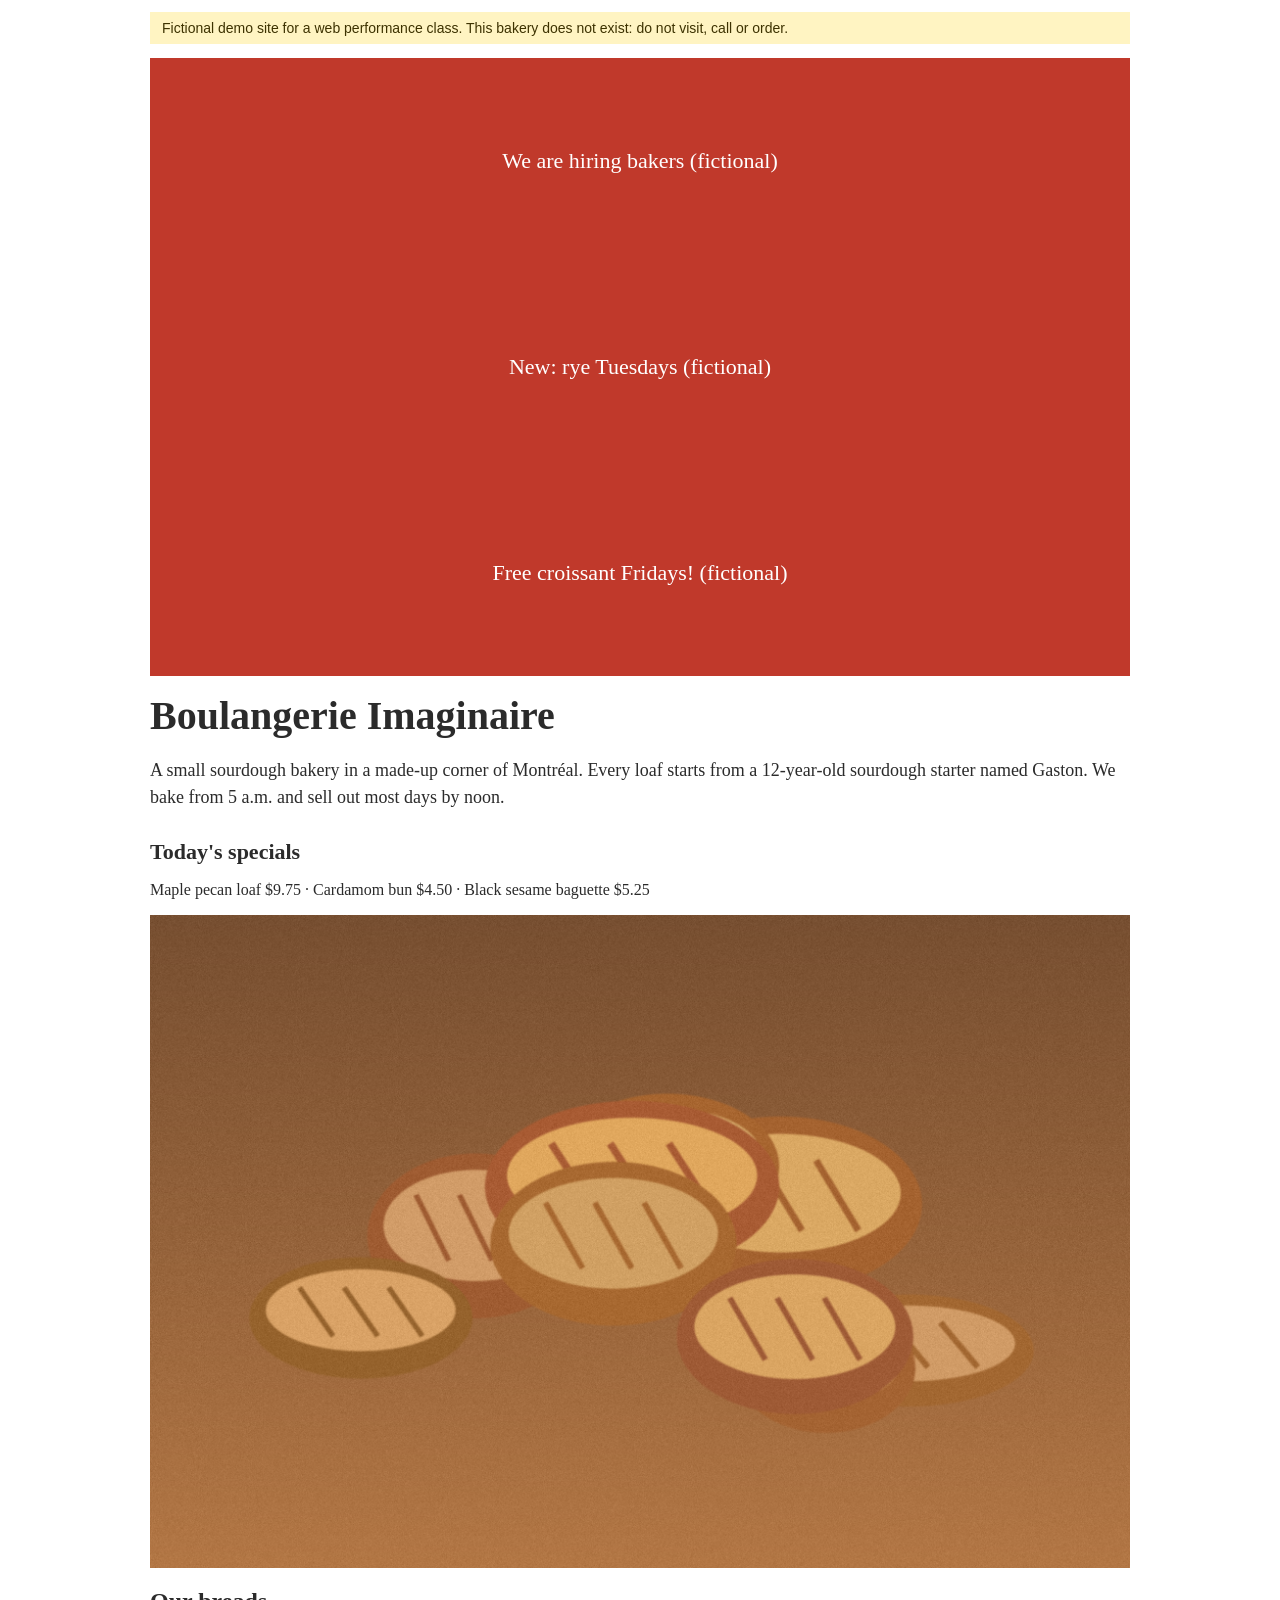
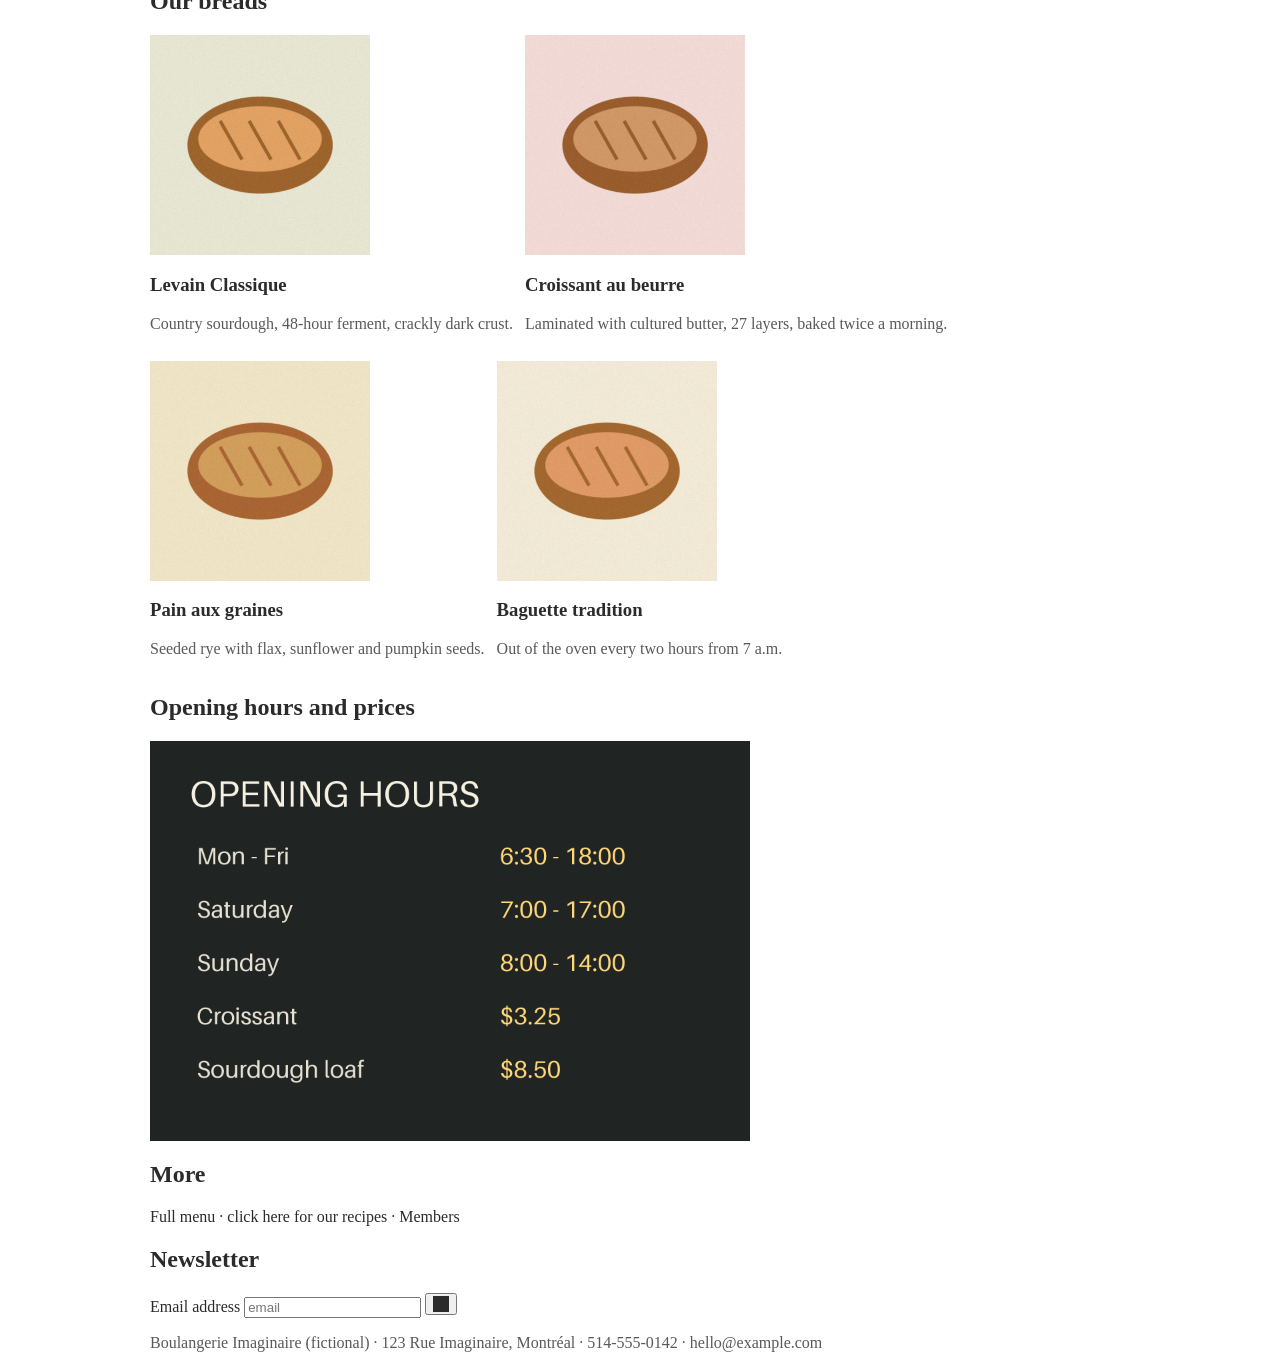
==== optimized/accessibility/index.html @ 462ffbc3 "Bad website for pagespeed.web.dev: fictional bakery built to score badly, 9 fixed pages under /optim" ====
<!--
  FIXED version of /home: accessibility. Fixed here: a11y. Everything else is still broken on purpose.
  Compare it with the bad page at /home.
-->
<html lang="en" data-fixed="a11y">
<head>
  <meta charset="utf-8">
  <title></title>
  <meta name="robots" content="noindex, nofollow">
  <link rel="canonical" href="https://example.com/bakery">
  <link rel="canonical" href="https://example.org/boulangerie">
  <link rel="alternate" hreflang="xx-banana" href="/home">
  <meta name="viewport" content="width=device-width, initial-scale=1">
  <link rel="stylesheet" href="/assets/css/style.css">
  <script src="/assets/js/vendor.js"></script>
  <script src="/optimized/assets/app.js"></script>
  <style>.faint { color: #595959; } .bread img { height: auto; }</style>
</head>
<body>
  <p class="notice">Fictional demo site for a web performance class. This bakery does not exist: do not visit, call or order.</p>
  <main>

  <h1>Boulangerie Imaginaire</h1>
  <p class="lede">A small sourdough bakery in a made-up corner of Montr&eacute;al. Every loaf starts from a
    12-year-old sourdough starter named Gaston. We bake from 5 a.m. and sell out most days by noon.</p>

  <div id="specials"></div>

  <img class="hero" src="/assets/img/hero.png" loading="lazy" alt="Nine sourdough loaves on a wooden table">

  <h2>Our breads</h2>
  <div class="breads">
    <div class="bread"><img src="/assets/img/bread-1.png" alt="Levain Classique loaf"><h3>Levain Classique</h3><p class="faint">Country sourdough, 48-hour ferment, crackly dark crust.</p></div>
    <div class="bread"><img src="/assets/img/bread-2.png" alt="Croissant au beurre"><h3>Croissant au beurre</h3><p class="faint">Laminated with cultured butter, 27 layers, baked twice a morning.</p></div>
    <div class="bread"><img src="/assets/img/bread-3.png" alt="Pain aux graines, seeded rye"><h3>Pain aux graines</h3><p class="faint">Seeded rye with flax, sunflower and pumpkin seeds.</p></div>
    <div class="bread"><img src="/assets/img/bread-4.png" alt="Baguette tradition"><h3>Baguette tradition</h3><p class="faint">Out of the oven every two hours from 7 a.m.</p></div>
  </div>

  <h2>Opening hours and prices</h2>
  <img class="board" src="/assets/img/hours-board.png" alt="Opening hours: Monday to Friday 6:30 to 18:00, Saturday 7:00 to 17:00, Sunday 8:00 to 14:00. Croissant $3.25, sourdough loaf $8.50.">

  <h2>More</h2>
  <p><a href="javascript:void(0)" onclick="location.href='/menu'">Full menu</a> &middot; <a href="/secret-recipes">click here</a> for our recipes &middot; <a href="/members">Members</a></p>

  <h2>Newsletter</h2>
  <form onsubmit="return false">
    <label for="email">Email address</label>
    <input type="email" id="email" name="email" onpaste="return false" placeholder="email">
    <button type="submit" aria-label="Subscribe"><span class="icon"></span></button>
  </form>

  </main>
  <footer class="faint">
    Boulangerie Imaginaire (fictional) &middot; 123 Rue Imaginaire, Montr&eacute;al &middot;
    514-555-0142 &middot; hello@example.com
  </footer>
  <div id="crumbs" aria-hidden="true"></div>
</body>
</html>
---- assets/css/style.css ----
/* BROKEN ON PURPOSE (D-P2): this file waits for theme.css, which waits for unused.css.
   The browser can't paint anything until all three have arrived, one after the other. */
@import url("theme.css");

body { font-family: Georgia, "Times New Roman", serif; margin: 0 auto; max-width: 980px; padding: 12px; color: #2b2b2b; }
.notice { background: #fff4c2; color: #3d3200; padding: 8px 12px; font-family: Arial, sans-serif; font-size: 14px; }
.banner { background: #c0392b; color: #fff; padding: 90px 12px; font-size: 22px; text-align: center; }
.lede { font-size: 18px; line-height: 1.5; }
/* D-C1: width but no height, and the <img> has no width/height attributes either */
.hero { width: 100%; }
.breads { display: flex; flex-wrap: wrap; gap: 12px; }
/* D-B6: square photos forced into a 220 x 140 box, so they look squashed */
.bread img { width: 220px; height: 140px; }
.board { width: 100%; max-width: 600px; }
/* D-A6: light grey on white fails the contrast check */
.faint { color: #c4c4c4; }
.icon { display: inline-block; width: 16px; height: 16px; background: #2b2b2b; }
.menu td { padding: 6px 10px; }
#crumbs i { display: inline-block; width: 1px; height: 1px; }
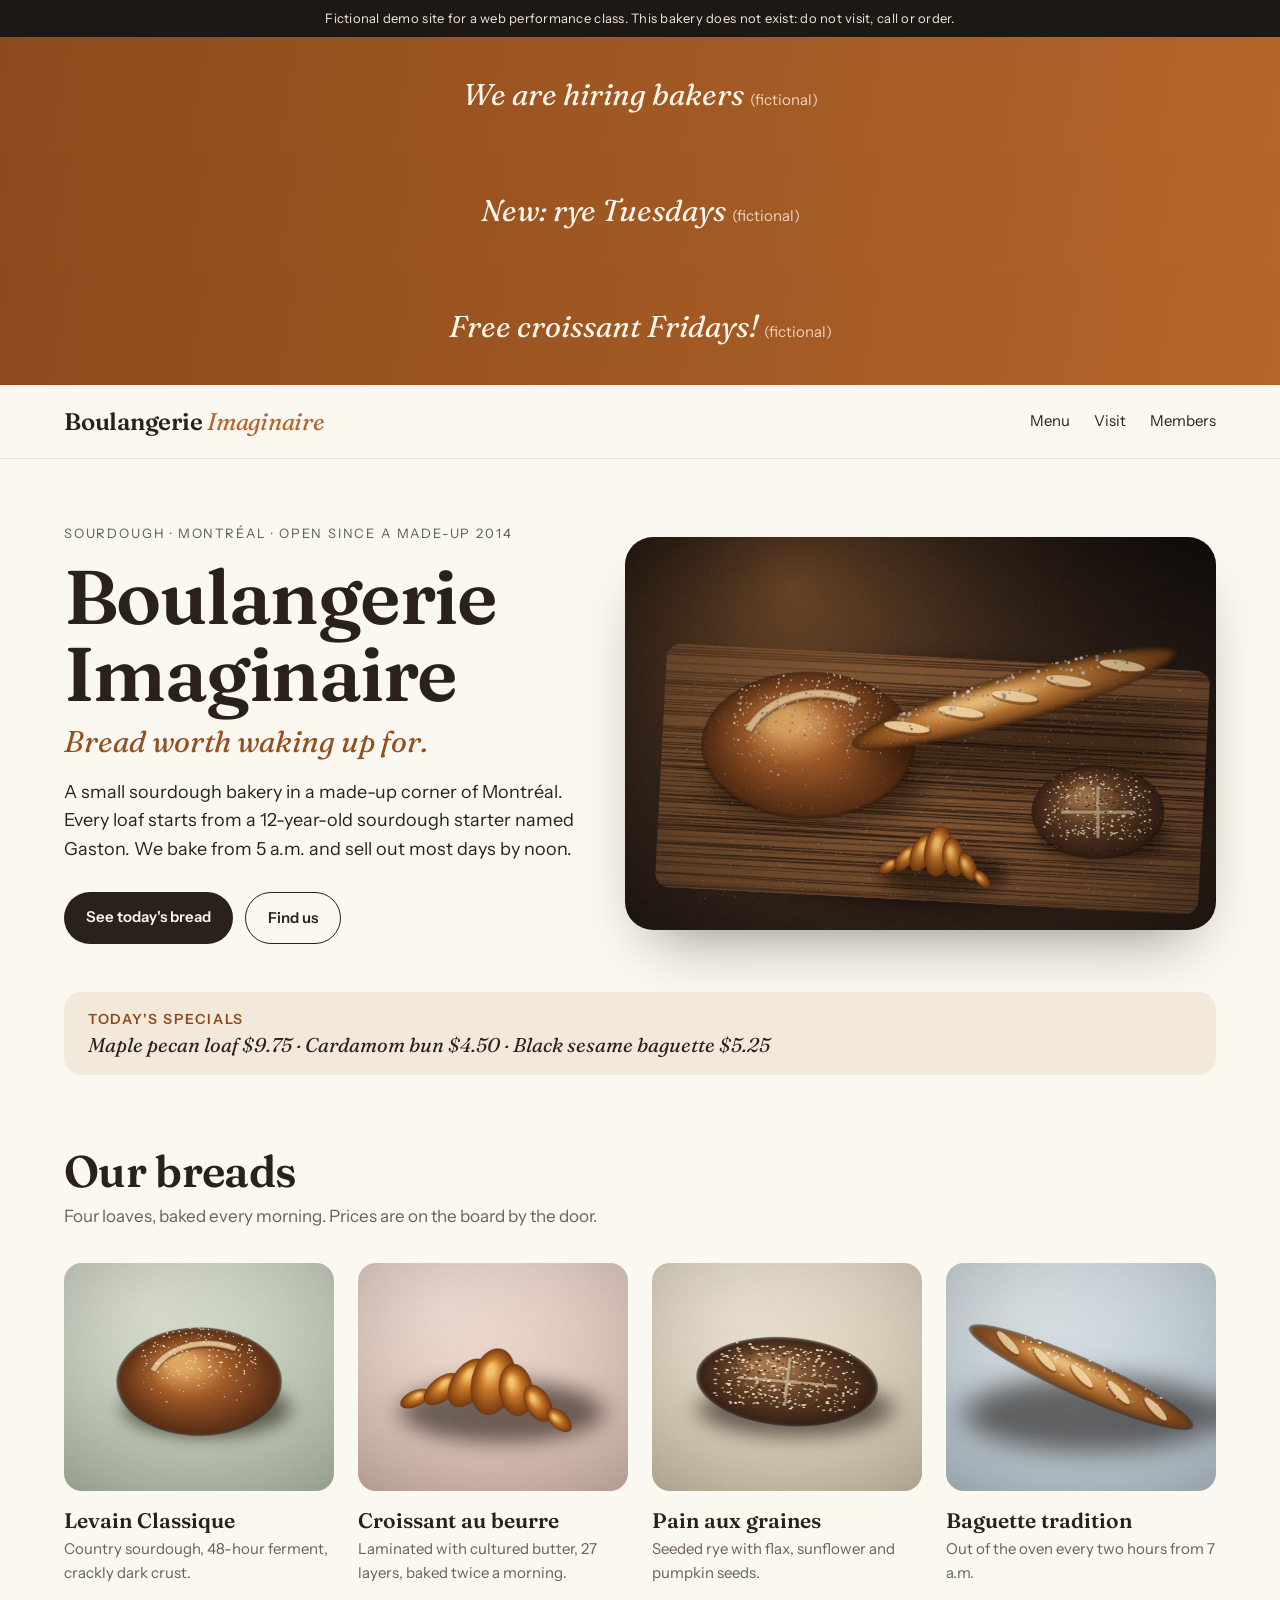
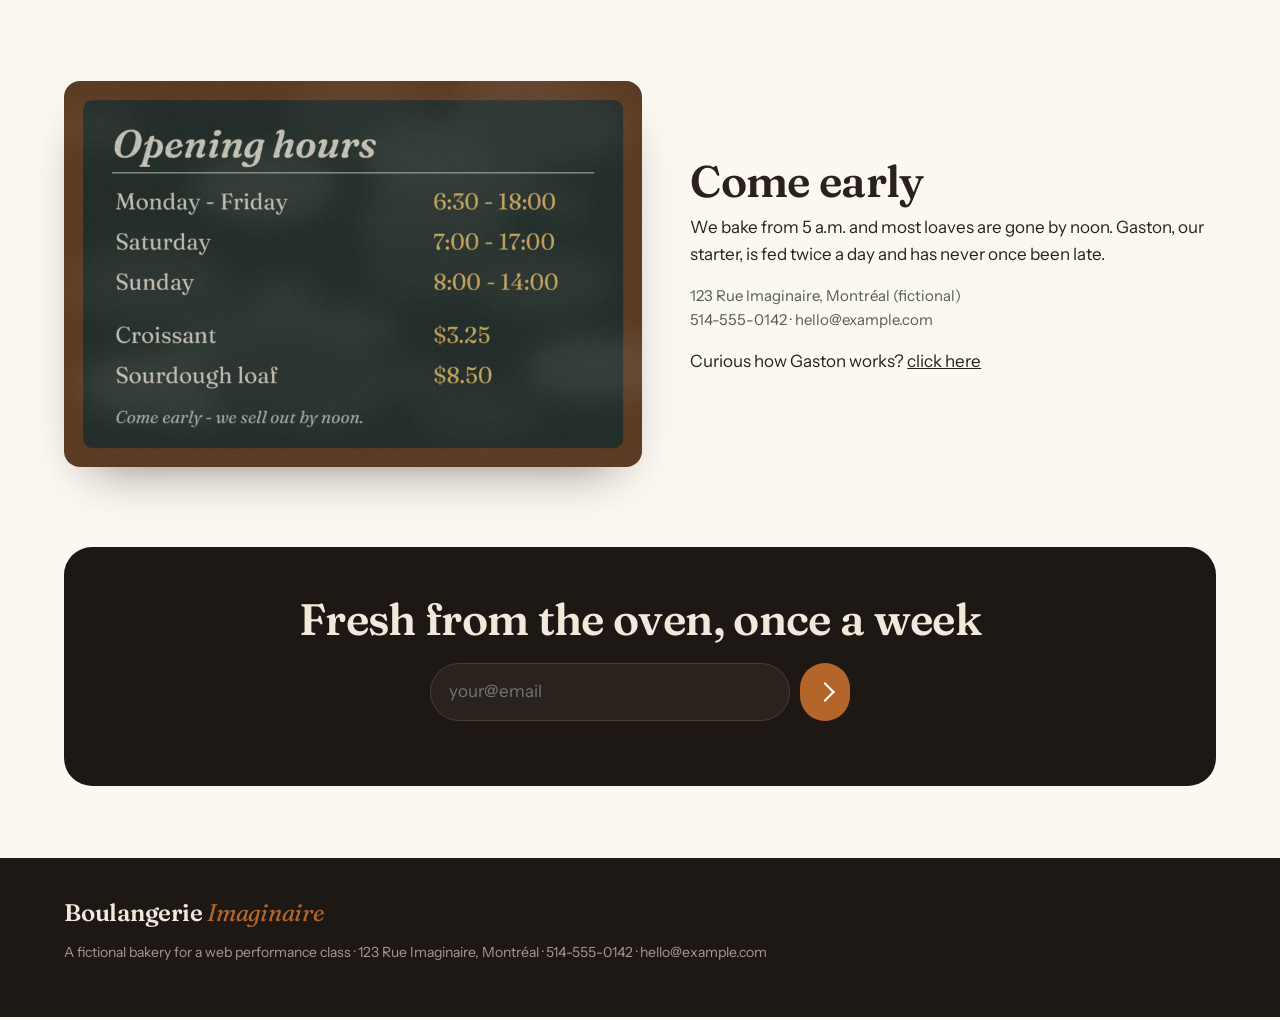
==== commit fab4e6a2: "Make the bad bakery look good while staying slow - New design: warm palette, Fraunces + Instrument S" ====
--- a/optimized/accessibility/index.html
+++ b/optimized/accessibility/index.html
@@ -5,55 +5,106 @@
 <html lang="en" data-fixed="a11y">
 <head>
   <meta charset="utf-8">
+  <!-- D-S1: an empty title, and no meta description -->
   <title></title>
+  <!-- D-S2: "noindex" left over from a staging copy. Search engines drop the page, and Chrome never
+       collects real-user speed data (CrUX) for a noindex page, so PageSpeed's field-data box stays empty. -->
   <meta name="robots" content="noindex, nofollow">
+  <!-- D-S3: two canonical tags that disagree -->
   <link rel="canonical" href="https://example.com/bakery">
   <link rel="canonical" href="https://example.org/boulangerie">
+  <!-- D-S4: a language code that does not exist -->
   <link rel="alternate" hreflang="xx-banana" href="/home">
   <meta name="viewport" content="width=device-width, initial-scale=1">
+  <!-- D-P2: a render-blocking stylesheet that @imports another, which @imports two more:
+       22 font files and 250 KB of unused rules before the first pixel -->
   <link rel="stylesheet" href="/assets/css/style.css">
+  <!-- D-P3: 540 KB of JavaScript nobody uses, loaded before the page can paint -->
   <script src="/assets/js/vendor.js"></script>
+  <!-- D-P4: our own script, also blocking, and it freezes the page (see app.js) -->
   <script src="/optimized/assets/app.js"></script>
-  <style>.faint { color: #595959; } .bread img { height: auto; }</style>
+  <style>.faint { color: #6e5f52; } .eyebrow, .address { color: #55604b; } .tagline { color: #93501f; }</style>
 </head>
 <body>
   <p class="notice">Fictional demo site for a web performance class. This bakery does not exist: do not visit, call or order.</p>
+
+  <header class="site">
+    <p class="wordmark">Boulangerie <em>Imaginaire</em></p>
+    <nav>
+      <!-- D-S5: a link that is not a real link (no address a crawler can follow) -->
+      <a href="javascript:void(0)" onclick="location.href='/menu'">Menu</a>
+      <a href="#visit">Visit</a>
+      <a href="/members">Members</a>
+    </nav>
+  </header>
   <main>
 
-  <h1>Boulangerie Imaginaire</h1>
-  <p class="lede">A small sourdough bakery in a made-up corner of Montr&eacute;al. Every loaf starts from a
-    12-year-old sourdough starter named Gaston. We bake from 5 a.m. and sell out most days by noon.</p>
+  <section class="hero">
+    <div class="hero-text">
+      <p class="eyebrow">Sourdough &middot; Montr&eacute;al &middot; open since a made-up 2014</p>
+      <h1>Boulangerie Imaginaire</h1>
+      <p class="tagline">Bread worth waking up for.</p>
+      <p class="lede">A small sourdough bakery in a made-up corner of Montr&eacute;al. Every loaf starts from a
+        12-year-old sourdough starter named Gaston. We bake from 5 a.m. and sell out most days by noon.</p>
+      <p class="actions"><a class="btn" href="#breads">See today's bread</a> <a class="btn ghost" href="#visit">Find us</a></p>
+    </div>
+    <!-- D-P1: a 16 MB, 4000 x 2667 PNG shown about 600 px wide.
+         D-P6: it is the largest thing on screen, yet it is lazy-loaded, so it starts late.
+         D-C1: no width/height, so everything below jumps when it arrives. D-A2: no alt text. -->
+    <img class="hero-img" src="/assets/img/hero.png" loading="lazy" alt="A round sourdough, a baguette, a seeded rye and a croissant on a floured wooden board">
+  </section>
 
-  <div id="specials"></div>
+  <!-- D-C2: today's specials arrive later through JavaScript and push everything below them down.
+       D-R2: a reader that does not run JavaScript (most AI crawlers, Claude Code's fetch) never sees them. -->
+  <div id="specials" class="specials"></div>
 
-  <img class="hero" src="/assets/img/hero.png" loading="lazy" alt="Nine sourdough loaves on a wooden table">
+  <section id="breads" class="breads-section">
+    <!-- D-A3 (bad page): headings jump from h1 to h4 -->
+    <h2 class="section-title">Our breads</h2>
+    <p class="section-sub faint">Four loaves, baked every morning. Prices are on the board by the door.</p>
+    <div class="breads">
+      <article class="bread"><img src="/assets/img/bread-1.png" alt="Levain Classique loaf">
+        <h3 class="bread-name">Levain Classique</h3><p class="faint">Country sourdough, 48-hour ferment, crackly dark crust.</p></article>
+      <article class="bread"><img src="/assets/img/bread-2.png" alt="Croissant au beurre">
+        <h3 class="bread-name">Croissant au beurre</h3><p class="faint">Laminated with cultured butter, 27 layers, baked twice a morning.</p></article>
+      <article class="bread"><img src="/assets/img/bread-3.png" alt="Pain aux graines, seeded rye">
+        <h3 class="bread-name">Pain aux graines</h3><p class="faint">Seeded rye with flax, sunflower and pumpkin seeds.</p></article>
+      <article class="bread"><img src="/assets/img/bread-4.png" alt="Baguette tradition">
+        <h3 class="bread-name">Baguette tradition</h3><p class="faint">Out of the oven every two hours from 7 a.m.</p></article>
+    </div>
+  </section>
 
-  <h2>Our breads</h2>
-  <div class="breads">
-    <div class="bread"><img src="/assets/img/bread-1.png" alt="Levain Classique loaf"><h3>Levain Classique</h3><p class="faint">Country sourdough, 48-hour ferment, crackly dark crust.</p></div>
-    <div class="bread"><img src="/assets/img/bread-2.png" alt="Croissant au beurre"><h3>Croissant au beurre</h3><p class="faint">Laminated with cultured butter, 27 layers, baked twice a morning.</p></div>
-    <div class="bread"><img src="/assets/img/bread-3.png" alt="Pain aux graines, seeded rye"><h3>Pain aux graines</h3><p class="faint">Seeded rye with flax, sunflower and pumpkin seeds.</p></div>
-    <div class="bread"><img src="/assets/img/bread-4.png" alt="Baguette tradition"><h3>Baguette tradition</h3><p class="faint">Out of the oven every two hours from 7 a.m.</p></div>
-  </div>
+  <section id="visit" class="visit">
+    <div>
+      <!-- D-R1: the hours and two prices exist ONLY inside this picture.
+           Search engines, screen readers and AI tools that read text cannot see them. -->
+      <img class="board" src="/assets/img/hours-board.png" alt="Opening hours: Monday to Friday 6:30 to 18:00, Saturday 7:00 to 17:00, Sunday 8:00 to 14:00. Croissant $3.25, sourdough loaf $8.50.">
+    </div>
+    <div class="visit-text">
+      <h2 class="section-title">Come early</h2>
+      <p>We bake from 5 a.m. and most loaves are gone by noon. Gaston, our starter, is fed twice a day and has
+        never once been late.</p>
+      <p class="address">123 Rue Imaginaire, Montr&eacute;al (fictional)<br>514-555-0142 &middot; hello@example.com</p>
+      <!-- D-S6: link text that says nothing -->
+      <p>Curious how Gaston works? <a href="/secret-recipes">click here</a></p>
+    </div>
+  </section>
 
-  <h2>Opening hours and prices</h2>
-  <img class="board" src="/assets/img/hours-board.png" alt="Opening hours: Monday to Friday 6:30 to 18:00, Saturday 7:00 to 17:00, Sunday 8:00 to 14:00. Croissant $3.25, sourdough loaf $8.50.">
+  <section class="newsletter">
+    <h2 class="section-title">Fresh from the oven, once a week</h2>
+    <form onsubmit="return false">
+      <label for="email" class="sr">Email address</label>
+      <input type="email" id="email" name="email" onpaste="return false" placeholder="your@email">
+      <button type="submit" aria-label="Subscribe"><span class="icon"></span></button>
+    </form>
+  </section>
+  </main>
 
-  <h2>More</h2>
-  <p><a href="javascript:void(0)" onclick="location.href='/menu'">Full menu</a> &middot; <a href="/secret-recipes">click here</a> for our recipes &middot; <a href="/members">Members</a></p>
-
-  <h2>Newsletter</h2>
-  <form onsubmit="return false">
-    <label for="email">Email address</label>
-    <input type="email" id="email" name="email" onpaste="return false" placeholder="email">
-    <button type="submit" aria-label="Subscribe"><span class="icon"></span></button>
-  </form>
-
-  </main>
-  <footer class="faint">
-    Boulangerie Imaginaire (fictional) &middot; 123 Rue Imaginaire, Montr&eacute;al &middot;
-    514-555-0142 &middot; hello@example.com
+  <footer class="site-footer">
+    <p class="wordmark">Boulangerie <em>Imaginaire</em></p>
+    <p>A fictional bakery for a web performance class &middot; 123 Rue Imaginaire, Montr&eacute;al &middot; 514-555-0142 &middot; hello@example.com</p>
   </footer>
+  <!-- D-P7 (bad page): 3,000 empty elements get added here by app.js -->
   <div id="crumbs" aria-hidden="true"></div>
 </body>
 </html>
--- a/assets/css/style.css
+++ b/assets/css/style.css
@@ -1,19 +1,89 @@
-/* BROKEN ON PURPOSE (D-P2): this file waits for theme.css, which waits for unused.css.
-   The browser can't paint anything until all three have arrived, one after the other. */
+/* BROKEN ON PURPOSE (D-P2): this file waits for theme.css, which waits for fonts.css (22 font files) and
+   unused.css (250 KB of rules nothing uses). Nothing can be painted until the whole chain has arrived. */
 @import url("theme.css");
 
-body { font-family: Georgia, "Times New Roman", serif; margin: 0 auto; max-width: 980px; padding: 12px; color: #2b2b2b; }
-.notice { background: #fff4c2; color: #3d3200; padding: 8px 12px; font-family: Arial, sans-serif; font-size: 14px; }
-.banner { background: #c0392b; color: #fff; padding: 90px 12px; font-size: 22px; text-align: center; }
-.lede { font-size: 18px; line-height: 1.5; }
-/* D-C1: width but no height, and the <img> has no width/height attributes either */
-.hero { width: 100%; }
-.breads { display: flex; flex-wrap: wrap; gap: 12px; }
-/* D-B6: square photos forced into a 220 x 140 box, so they look squashed */
-.bread img { width: 220px; height: 140px; }
-.board { width: 100%; max-width: 600px; }
-/* D-A6: light grey on white fails the contrast check */
-.faint { color: #c4c4c4; }
-.icon { display: inline-block; width: 16px; height: 16px; background: #2b2b2b; }
-.menu td { padding: 6px 10px; }
+:root {
+  --proof: #fbf7f1; --ink: #2a211c; --crust: #b4652a; --crust-deep: #8c4a1c; --night: #1e1814;
+  --cream: #f3e9da; --line: #e8ddcd; --sage: #74806a; --faint: #cdbfae;
+  --display: "Fraunces", Georgia, "Times New Roman", serif;
+  --body: "Instrument Sans", system-ui, -apple-system, "Segoe UI", sans-serif;
+}
+* { box-sizing: border-box; }
+body { margin: 0; background: var(--proof); color: var(--ink); font: 17px/1.6 var(--body); }
+a { color: inherit; }
+img { max-width: 100%; height: auto; display: block; }
+
+.notice { margin: 0; padding: 8px 20px; background: var(--night); color: var(--cream); font-size: 13px; letter-spacing: 0.02em; text-align: center; }
+/* D-C2: tall banners that app.js pushes in above content already on screen */
+.banner { padding: 40px 20px; background: linear-gradient(100deg, var(--crust-deep), var(--crust)); color: #fff7ec;
+  font: italic 400 30px/1.2 var(--display); text-align: center; }
+.banner span { font: 400 15px var(--body); opacity: 0.8; }
+
+.site { display: flex; align-items: center; justify-content: space-between; gap: 20px; padding: 22px max(20px, 5vw); border-bottom: 1px solid var(--line); }
+.wordmark { margin: 0; font: 600 24px var(--display); letter-spacing: -0.01em; }
+.wordmark em { font-weight: 400; color: var(--crust); }
+.site nav { display: flex; gap: 24px; font-size: 15px; }
+.site nav a { text-decoration: none; border-bottom: 1px solid transparent; }
+.site nav a:hover { border-color: var(--crust); }
+
+.hero { display: grid; grid-template-columns: 1fr 1.15fr; gap: 48px; align-items: center; padding: 64px max(20px, 5vw) 48px; }
+.eyebrow { margin: 0 0 14px; color: var(--sage); font-size: 13px; letter-spacing: 0.14em; text-transform: uppercase; }
+h1 { margin: 0; font: 600 clamp(42px, 6vw, 76px)/1.02 var(--display); letter-spacing: -0.02em; text-wrap: balance; }
+.tagline { margin: 10px 0 18px; font: italic 400 clamp(22px, 2.6vw, 30px) var(--display); color: var(--crust); }
+.lede { margin: 0 0 28px; max-width: 34em; font-size: 18px; }
+.actions { display: flex; flex-wrap: wrap; gap: 12px; margin: 0; }
+.btn { display: inline-block; padding: 13px 22px; border-radius: 999px; background: var(--ink); color: var(--proof); text-decoration: none; font-weight: 600; font-size: 15px; }
+.btn.ghost { background: transparent; color: var(--ink); border: 1px solid var(--ink); }
+/* D-C1: width but no height, and the <img> has no width/height either: the page jumps when it arrives */
+.hero-img { width: 100%; border-radius: 28px; box-shadow: 0 30px 60px -30px rgba(30, 24, 20, 0.55); }
+
+.specials { margin: 0 max(20px, 5vw); padding: 0 24px; border-radius: 18px; background: var(--cream); }
+.specials:not(:empty) { padding: 18px 24px; }
+.specials-title { margin: 0 0 4px; font: 600 14px var(--body); letter-spacing: 0.12em; text-transform: uppercase; color: var(--crust-deep); }
+.specials p { margin: 0; font: italic 400 20px var(--display); }
+
+.breads-section, .visit, .newsletter { padding: 72px max(20px, 5vw) 24px; }
+.section-title { margin: 0 0 8px; font: 600 clamp(30px, 3.6vw, 44px)/1.1 var(--display); letter-spacing: -0.015em; }
+.section-sub { margin: 0 0 32px; font-size: 17px; }
+.breads { display: grid; grid-template-columns: repeat(4, minmax(0, 1fr)); gap: 24px; }
+.bread { margin: 0; }
+/* D-B6: square photos forced into a wider box, so the loaves look slightly squashed */
+.bread img { width: 100%; aspect-ratio: 1.18; border-radius: 18px; }
+.bread-name { margin: 16px 0 4px; font: 600 21px var(--display); }
+.bread p { margin: 0; font-size: 15px; }
+/* D-A6: elegant, and too faint to read: light beige on cream fails the contrast check */
+.faint { color: var(--faint); }
+
+.visit { display: grid; grid-template-columns: 1.1fr 1fr; gap: 48px; align-items: center; }
+.board { width: 100%; border-radius: 16px; box-shadow: 0 24px 50px -28px rgba(30, 24, 20, 0.6); }
+.board-table { width: 100%; border-collapse: collapse; background: #242e2a; color: #ece6d8; border-radius: 16px; overflow: hidden;
+  font: italic 400 19px var(--display); box-shadow: 0 24px 50px -28px rgba(30, 24, 20, 0.6); }
+.board-table th, .board-table td { padding: 14px 24px; text-align: left; border-bottom: 1px solid rgba(236, 230, 216, 0.12); }
+.board-table th { font-weight: 400; }
+.board-table td { color: #f2c46d; }
+.visit-text p { margin: 0 0 16px; }
+.address { font-size: 15px; color: var(--sage); }
+
+.newsletter { margin: 56px max(20px, 5vw) 0; padding: 48px; border-radius: 28px; background: var(--night); color: var(--cream); text-align: center; }
+.newsletter form { display: flex; justify-content: center; gap: 10px; margin-top: 20px; }
+.newsletter input { width: min(360px, 100%); padding: 14px 18px; border-radius: 999px; border: 1px solid #4a3d33; background: #2a221d; color: var(--cream); font: inherit; }
+.newsletter button { width: 50px; border-radius: 999px; border: 0; background: var(--crust); cursor: pointer; }
+.icon { display: inline-block; width: 14px; height: 14px; border-top: 2px solid #fff; border-right: 2px solid #fff; transform: rotate(45deg); }
+.sr { position: absolute; width: 1px; height: 1px; overflow: hidden; clip: rect(0 0 0 0); }
+
+.site-footer { margin-top: 72px; padding: 40px max(20px, 5vw); background: var(--night); color: #a8998a; font-size: 14px; }
+.site-footer .wordmark { color: var(--cream); margin-bottom: 8px; }
+
+.menu-table { width: 100%; border-collapse: collapse; font-size: 17px; }
+.menu-table td { padding: 16px 8px; border-bottom: 1px solid var(--line); }
+.menu-table td:first-child { font: 600 20px var(--display); }
+.menu-table td:last-child { text-align: right; font-variant-numeric: tabular-nums; }
+.page { padding: 56px max(20px, 5vw); max-width: 980px; }
 #crumbs i { display: inline-block; width: 1px; height: 1px; }
+
+@media (max-width: 900px) {
+  .hero, .visit { grid-template-columns: 1fr; gap: 32px; }
+  .breads { grid-template-columns: repeat(2, minmax(0, 1fr)); }
+  .site nav { gap: 14px; }
+  .newsletter { padding: 36px 20px; }
+}
